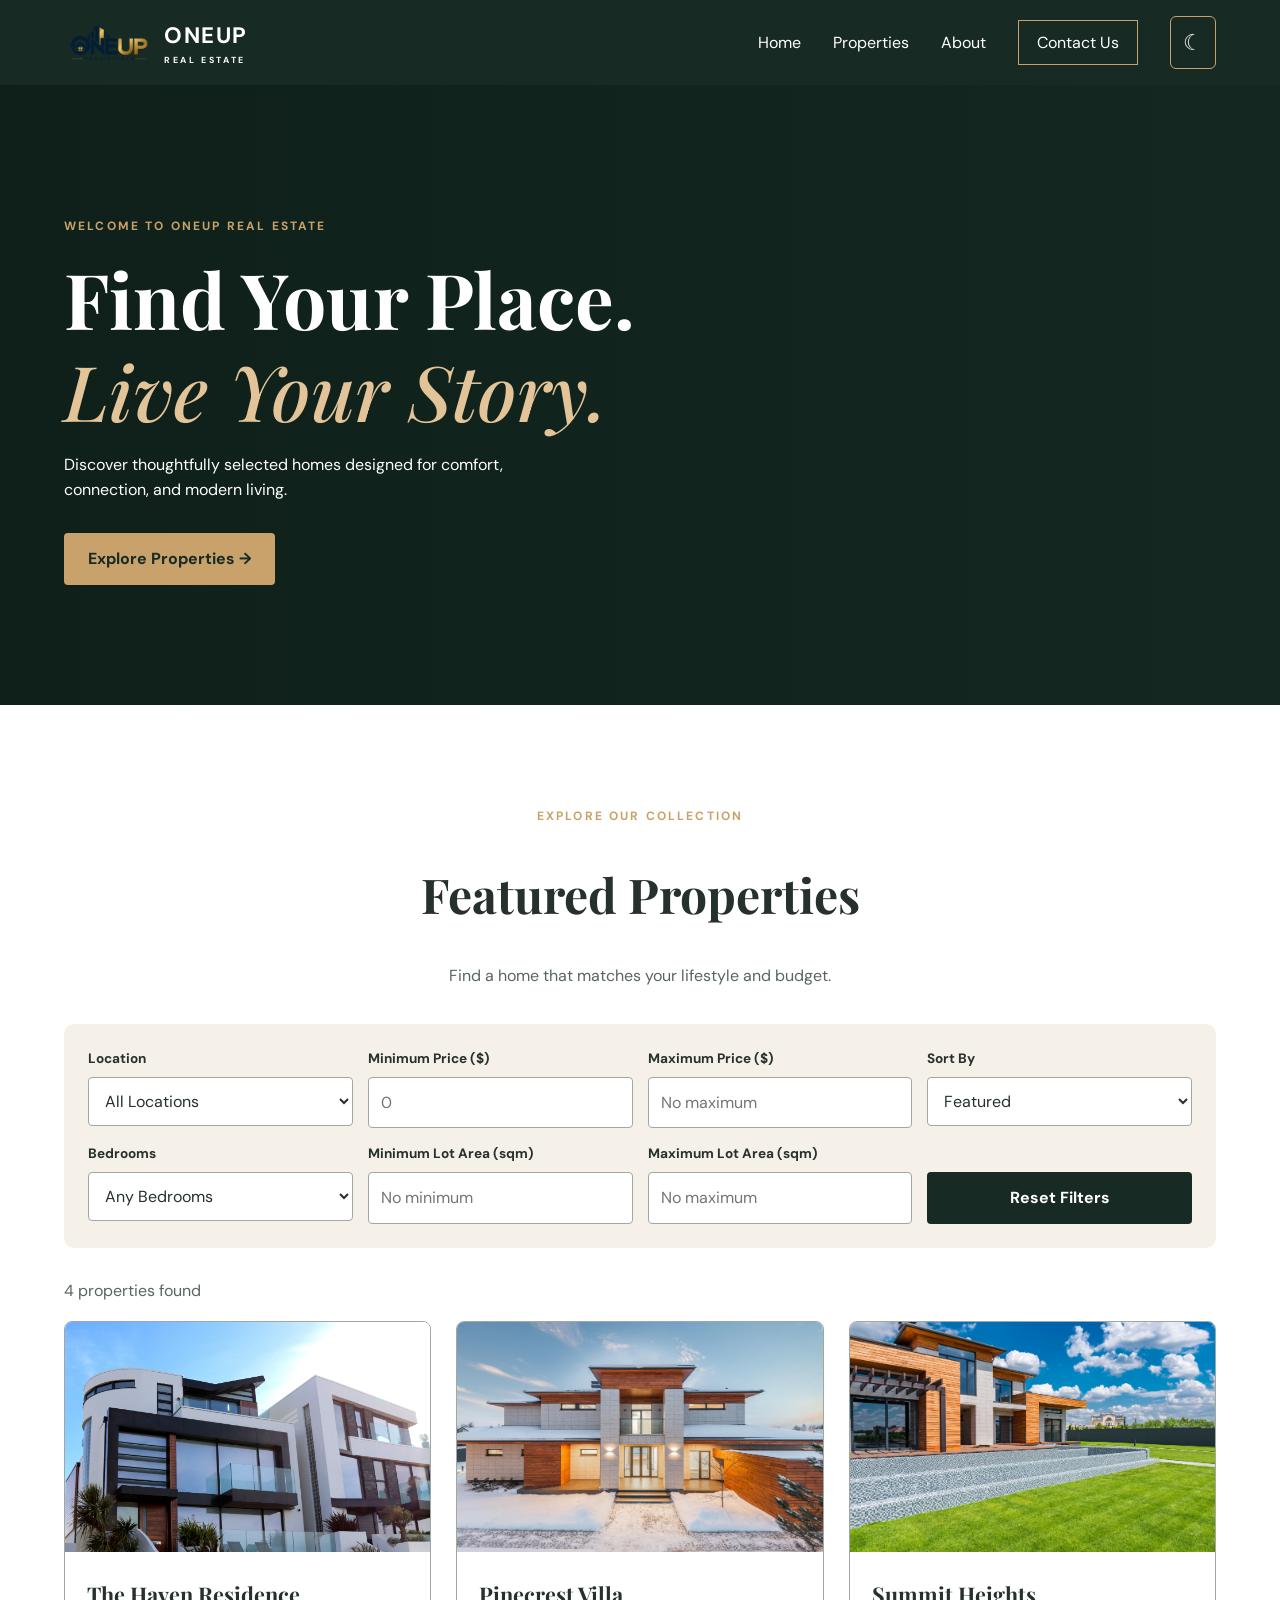
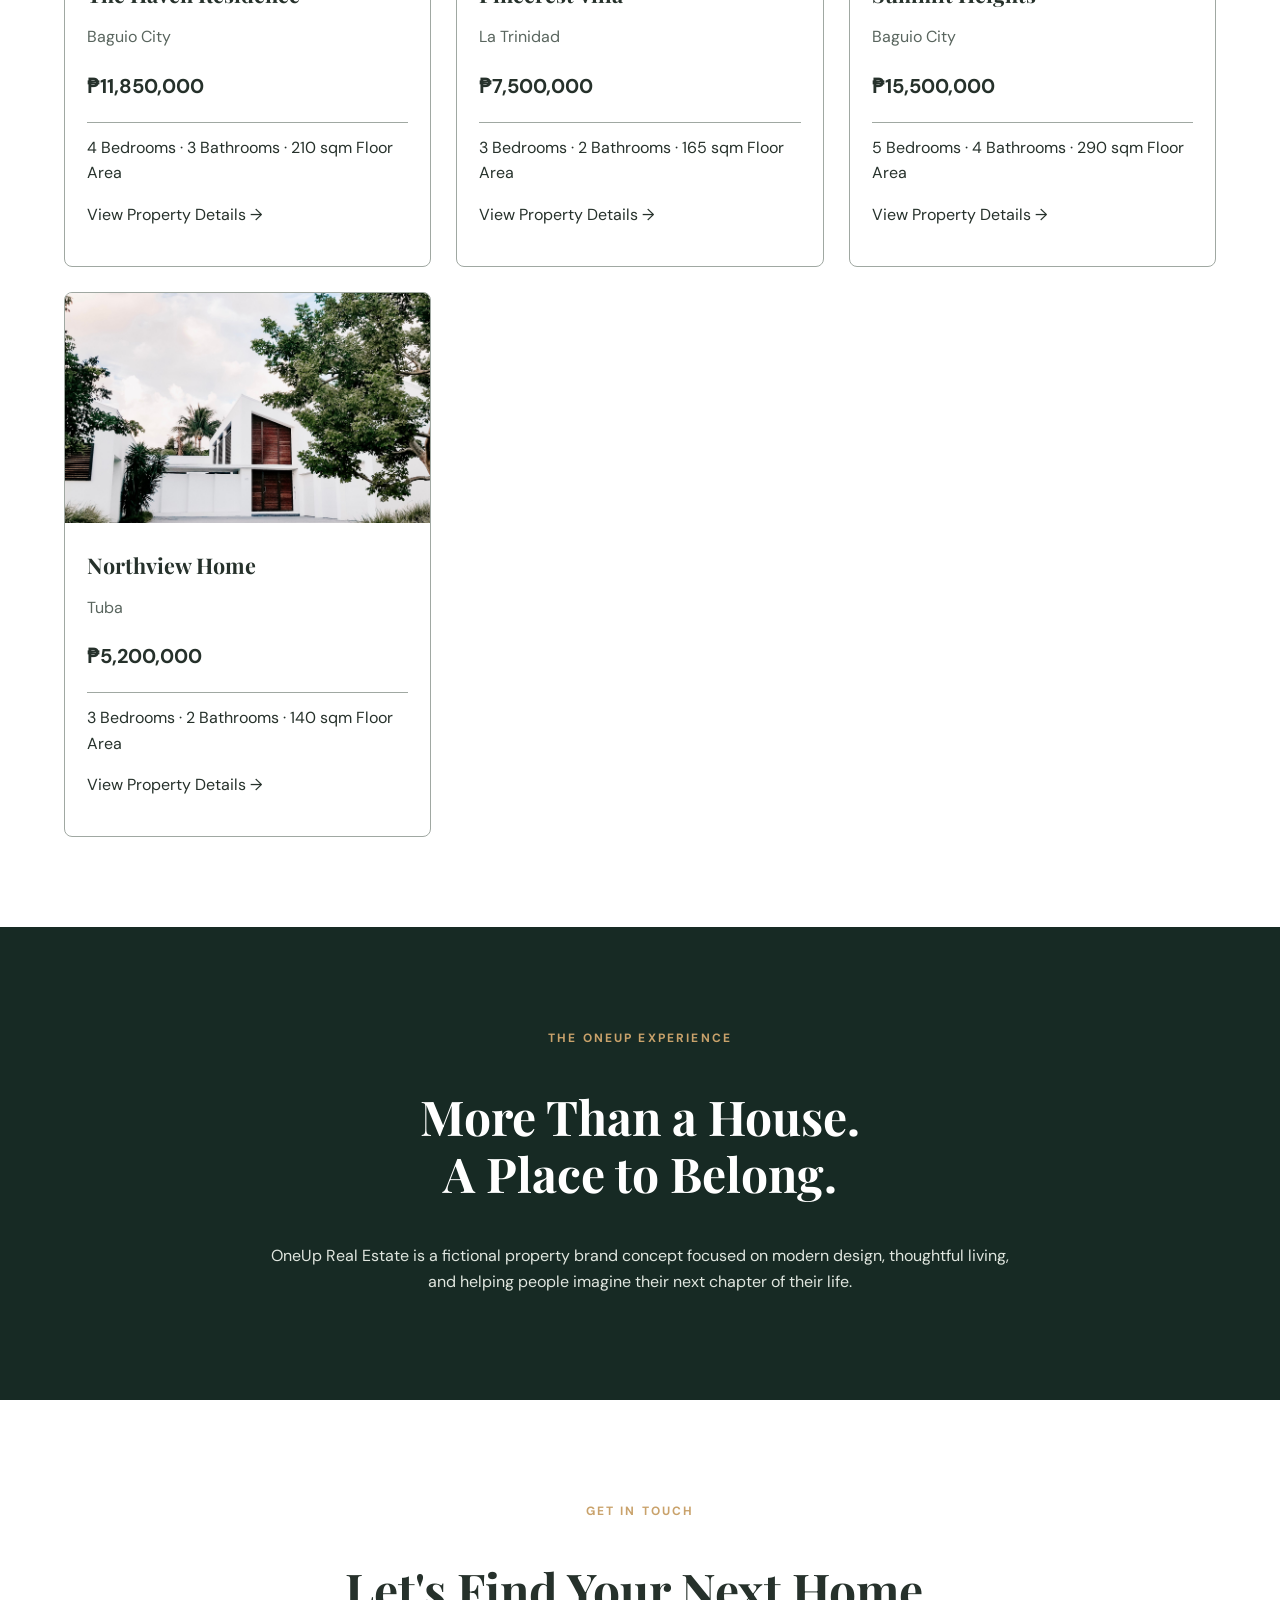
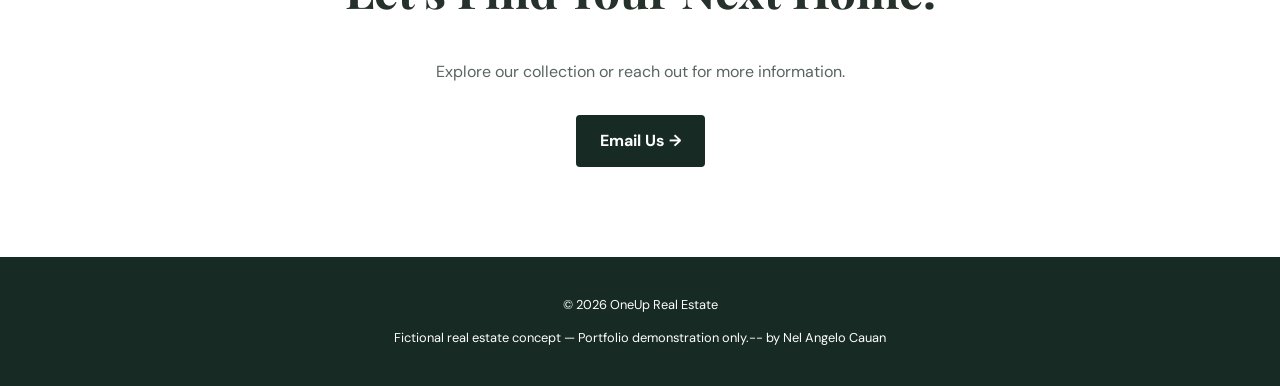
==== index.html @ 89d42d97 "Add files via upload" ====
<!DOCTYPE html>
<html lang="en">
<head>
  <meta charset="UTF-8">
  <meta name="viewport" content="width=device-width, initial-scale=1.0">
  <meta name="description" content="OneUp Real Estate portfolio concept featuring modern homes and property listings.">
  <title>OneUp Real Estate | Find Your Place</title>
  <link rel="stylesheet" href="css/style.css">
  <script src="js/properties.js" defer></script>
  <script src="js/script.js" defer></script>
</head>
<body>
  <a class="skip-link" href="#main">Skip to content</a>

  <header class="site-header">
    <nav class="nav container" aria-label="Main navigation">
      <a class="brand" href="index.html" aria-label="OneUp Real Estate home">
        <img
          src="images/oneuprestate.png"
          alt=""
          class="brand-logo"
        >

        <span class="brand-text">
          ONEUP
          <small>REAL ESTATE</small>
        </span>
      </a>

      <button class="menu-toggle" type="button"
        aria-label="Toggle navigation"
        aria-expanded="false"
        aria-controls="nav-links">☰</button>

      <div class="nav-links" id="nav-links">
        <a href="#home">Home</a>
        <a href="#properties">Properties</a>
        <a href="#about">About</a>
        <a href="#contact" class="nav-contact">Contact Us</a>
        <button
            id="theme-toggle"
            class="theme-toggle"
            type="button"
            aria-label="Switch to dark mode"
            aria-pressed="false">
            ☾
        </button>
      </div>
    </nav>
  </header>

  <main id="main">
    <section class="hero" id="home">
      <div class="hero-content container">
        <p class="eyebrow">WELCOME TO ONEUP REAL ESTATE</p>
        <h1>Find Your Place.<br><em>Live Your Story.</em></h1>
        <p>Discover thoughtfully selected homes designed for
          comfort, connection, and modern living.</p>
        <a href="#properties" class="btn btn-gold">Explore Properties →</a>
      </div>
    </section>

    <section class="listings section container" id="properties">
      <div class="section-heading">
        <p class="eyebrow">EXPLORE OUR COLLECTION</p>
        <h2>Featured Properties</h2>
        <p>Find a home that matches your lifestyle and budget.</p>
      </div>

      <div class="filter-panel">
        <div class="filter-field">
          <label for="location">Location</label>
          <select id="location">
            <option value="">All Locations</option>
          </select>
        </div>

        <div class="filter-field">
          <label for="min-price">Minimum Price ($)</label>
          <input id="min-price" type="number"
            min="0" placeholder="0">
        </div>

        <div class="filter-field">
          <label for="max-price">Maximum Price ($)</label>
          <input id="max-price" type="number"
            min="0" placeholder="No maximum">
        </div>

        <div class="filter-field">
          <label for="sort">Sort By</label>
          <select id="sort">
            <option value="default">Featured</option>
            <option value="low">Price: Low to High</option>
            <option value="high">Price: High to Low</option>
          </select>
        </div>
        
        <div class="filter-field">
            <label for="bedrooms">Bedrooms</label>
                <select id="bedrooms">
                    <option value="">Any Bedrooms</option>
                    <option value="1">1+ Bedrooms</option>
                    <option value="2">2+ Bedrooms</option>
                    <option value="3">3+ Bedrooms</option>
                    <option value="4">4+ Bedrooms</option>
                    <option value="5">5+ Bedrooms</option>
                 </select>
        </div>

    <div class="filter-field">
    <label for="min-lot">Minimum Lot Area (sqm)</label>
    <input id="min-lot" type="number"
        min="0" placeholder="No minimum">
    </div>

    <div class="filter-field">
    <label for="max-lot">Maximum Lot Area (sqm)</label>
    <input id="max-lot" type="number"
        min="0" placeholder="No maximum">
    </div>


        <button id="reset-filters" class="btn btn-dark"
          type="button">Reset Filters</button>
      </div>

      <p id="result-count" class="result-count" role="status"></p>
      <div id="property-grid" class="property-grid"></div>
    </section>

    <section class="about-section section" id="about">
      <div class="container about-content">
        <p class="eyebrow">THE ONEUP EXPERIENCE</p>
        <h2>More Than a House.<br>A Place to Belong.</h2>
        <p>OneUp Real Estate is a fictional property brand
          concept focused on modern design, thoughtful living,
          and helping people imagine their next chapter of their life.</p>
      </div>
    </section>

    <section class="contact-section section container" id="contact">
      <p class="eyebrow">GET IN TOUCH</p>
      <h2>Let's Find Your Next Home.</h2>
      <p>Explore our collection or reach out for more information.</p>
      <a class="btn btn-dark"
        href="mailto:cnelangelo@gmail.com">Email Us →</a>
    </section>
  </main>
  
<!-- PROPERTY DETAILS POP-UP -->

<dialog id="property-modal" class="property-modal"
  aria-labelledby="modal-title">

  <div class="modal-content">

    <button id="close-modal" class="close-modal"
      type="button" aria-label="Close property details">
      ×
    </button>

    <div class="modal-gallery">
      <img id="modal-image" alt="Property photo">
      <div id="modal-thumbnails" class="modal-thumbnails"></div>
    </div>

    <div class="modal-details">
      <p class="eyebrow">FEATURED PROPERTY</p>

      <h2 id="modal-title"></h2>
      <p id="modal-location" class="property-location"></p>
      <h3 id="modal-price" class="property-price"></h3>

      <div id="modal-features" class="modal-features"></div>

      <h3>About This Property</h3>
      <p id="modal-description"></p>

      <h3>Interested in this property?</h3>

      <div class="contact-actions">
        <a id="modal-contact" class="btn btn-dark">
          Email Inquiry
        </a>

        <a id="modal-phone" class="btn btn-outline">
          Call Agent
        </a>

        <a id="modal-whatsapp" class="btn btn-outline"
          target="_blank" rel="noopener noreferrer">
          WhatsApp
        </a>
      </div>
    </div>

  </div>
</dialog>



  <footer class="footer">
    <div class="container">
      <p>© <span id="year"></span> OneUp Real Estate</p>
      <p>Fictional real estate concept — Portfolio demonstration only.-- by Nel Angelo Cauan</p>
    </div>
  </footer>
</body>
</html>
---- css/style.css ----
@import url('https://fonts.googleapis.com/css2?family=DM+Sans:wght@400;500;600;700&family=Playfair+Display:ital,wght@0,500;0,600;1,500&display=swap');

:root {
  --green: #172a24;
  --gold: #c9a26b;
  --ivory: #f5f1e8;
  --white: #ffffff;
  --text: #26312b;
  --muted: #59655e;
}

* { box-sizing: border-box; }

html { scroll-behavior: smooth; }

body {
  margin: 0;
  font-family: 'DM Sans', sans-serif;
  color: var(--text);
  background: var(--white);
  line-height: 1.6;
}

a { color: inherit; text-decoration: none; }
button, input, select { font: inherit; }
button { cursor: pointer; }
img { display: block; width: 100%; }

.container {
  width: min(1160px, 90%);
  margin-inline: auto;
}

.section { padding: 90px 0; }

h1, h2, h3 {
  font-family: 'Playfair Display', serif;
  line-height: 1.2;
}

h2 { font-size: clamp(2rem, 4vw, 3rem); }

.eyebrow {
  font-size: .75rem;
  font-weight: 700;
  letter-spacing: .18em;
  text-transform: uppercase;
  color: var(--gold);
}

.btn {
  display: inline-flex;
  align-items: center;
  justify-content: center;
  padding: 13px 24px;
  border: 0;
  border-radius: 4px;
  font-weight: 700;
  min-height: 46px;
}

.btn-gold { background: var(--gold); color: #172a24; }
.btn-dark { background: var(--green); color: white; }

.btn:hover { filter: brightness(1.12); }

:focus-visible {
  outline: 3px solid #b47725;
  outline-offset: 3px;
}

.skip-link {
  position: absolute;
  top: -100px;
  left: 10px;
  background: white;
  padding: 10px;
  z-index: 100;
}

.skip-link:focus { top: 10px; }

/* Navigation */
.site-header {
  background: var(--green);
  color: white;
}

.nav {
  min-height: 85px;
  display: flex;
  align-items: center;
  justify-content: space-between;
}

.brand {
  display: flex;
  align-items: center;
  gap: 10px;
  font-size: 1.4rem;
  font-weight: 700;
  letter-spacing: .07em;
}

.brand-icon { color: var(--gold); font-size: 2.6rem; }
.brand small { display: block; font-size: .55rem; letter-spacing: .3em; }
.nav-links { display: flex; align-items: center; gap: 32px; }
.nav-links a:hover { color: var(--gold); }
.nav-contact { border: 1px solid var(--gold); padding: 9px 18px; }
.menu-toggle { display: none; }

/* Hero */
.hero {
  min-height: 620px;
  display: flex;
  align-items: center;
  color: white;
  background:
    linear-gradient(90deg, rgba(13,31,24,.90), rgba(13,31,24,.25)),
    url('../images/hero.jpg') center/cover;
  background-color: var(--green);
}

.hero-content { padding-block: 80px; }

.hero h1 {
  font-size: clamp(2.8rem, 6vw, 5.4rem);
  margin: 15px 0;
}

.hero h1 em { color: #e3c398; font-weight: 500; }

.hero-content > p:not(.eyebrow) {
  max-width: 510px;
  margin-bottom: 30px;
}

/* Listings */
.section-heading { text-align: center; margin-bottom: 35px; }

.filter-panel {
  display: grid;
  grid-template-columns: repeat(4, minmax(0, 1fr));
  gap: 15px;
  background: var(--ivory);
  padding: 24px;
  border-radius: 10px;
}

.filter-field { display: flex; flex-direction: column; gap: 7px; }
.filter-field label { font-size: .85rem; font-weight: 700; }

.filter-field input, .filter-field select {
  width: 100%;
  padding: 12px;
  border: 1px solid #aaa;
  border-radius: 4px;
  background: white;
  color: var(--text);
}

.filter-panel .btn { align-self: end; }

.result-count { margin: 30px 0 18px; color: var(--muted); }

.property-grid {
  display: grid;
  grid-template-columns: repeat(3, minmax(0, 1fr));
  gap: 25px;
}

.property-card {
  overflow: hidden;
  border: 1px solid #e1e1dc;
  border-radius: 8px;
  background: white;
}

.property-card img {
  height: 230px;
  object-fit: cover;
}

.property-info { padding: 22px; }
.property-info h3 { font-size: 1.35rem; margin: 8px 0; }
.property-location { color: var(--muted); }
.property-price { font-size: 1.25rem; font-weight: 700; color: #365847; }
.property-features { border-top: 1px solid #eee; padding-top: 12px; }

/* About and contact */
.about-section { background: var(--green); color: white; }
.about-content { max-width: 750px; text-align: center; }
.about-content p:last-child { color: #e0e6df; }
.contact-section { text-align: center; }
.contact-section .btn { margin-top: 15px; }

.footer {
  background: var(--green);
  color: white;
  padding: 25px 0;
  text-align: center;
  font-size: .8rem;
}

/* Tablets */
@media (max-width: 1023px) {
  .property-grid { grid-template-columns: repeat(2, 1fr); }
  .filter-panel { grid-template-columns: repeat(2, 1fr); }
}

/* Mobile */
@media (max-width: 767px) {
  .section { padding: 60px 0; }
  .hero { min-height: 500px; }
  .property-grid, .filter-panel { grid-template-columns: 1fr; }

  .menu-toggle {
    display: block;
    background: none;
    color: white;
    border: 1px solid #aaa;
    border-radius: 4px;
    padding: 7px 14px;
    font-size: 1.3rem;
  }

  .nav-links {
    display: none;
    position: absolute;
    top: 85px;
    left: 0;
    right: 0;
    background: var(--green);
    padding: 25px 5%;
    flex-direction: column;
    align-items: stretch;
    z-index: 10;
  }

  .nav-links.open { display: flex; }
}

@media (prefers-reduced-motion: reduce) {
  html { scroll-behavior: auto; }
}

/* CLICKABLE PROPERTY CARDS */
.property-card {
  cursor: pointer;
  transition: transform .2s ease, box-shadow .2s ease;
}

.property-card:hover {
  transform: translateY(-5px);
  box-shadow: 0 12px 30px rgba(0, 0, 0, .12);
}

.property-card:focus-visible {
  outline: 3px solid var(--gold);
  outline-offset: 4px;
}

/* PROPERTY DETAILS POP-UP */
.property-modal {
  width: min(800px, 92%);
  max-height: 90vh;
  padding: 0;
  border: none;
  border-radius: 12px;
  overflow-y: auto;
  color: var(--text);
  background: white;
  box-shadow: 0 20px 70px rgba(0, 0, 0, .25);
}

.property-modal::backdrop {
  background: rgba(10, 24, 19, .75);
}

.modal-content {
  position: relative;
}

.modal-content > img {
  width: 100%;
  height: 340px;
  object-fit: cover;
}

.modal-details {
  padding: 30px;
}

.modal-details h2 {
  margin: 10px 0;
}

.modal-details .property-price {
  font-size: 1.6rem;
}

.modal-details .btn {
  margin-top: 15px;
}

.close-modal {
  position: absolute;
  top: 15px;
  right: 15px;
  z-index: 2;
  width: 42px;
  height: 42px;
  border: none;
  border-radius: 50%;
  background: white;
  color: var(--green);
  font-size: 1.8rem;
  line-height: 1;
  cursor: pointer;
}

@media (max-width: 767px) {
  .modal-content > img {
    height: 230px;
  }

  .modal-details {
    padding: 22px;
  }
}

@media (prefers-reduced-motion: reduce) {
  .property-card {
    transition: none;
  }
}

/* ==========================================
   ONEUP REAL ESTATE - DARK MODE
========================================== */

/* Light mode */
:root {
  --page-bg: #ffffff;
  --card-bg: #ffffff;
  --section-bg: #f5f1e8;
  --main-text: #26312b;
  --secondary-text: #59655e;
  --field-bg: #ffffff;
  --field-border: #a0a8a2;
}

/* Dark mode */
html[data-theme="dark"] {
  --page-bg: #111c18;
  --card-bg: #1d2d26;
  --section-bg: #24382e;
  --main-text: #f5f1e8;
  --secondary-text: #c5d0c8;
  --field-bg: #172820;
  --field-border: #687b6e;
  color-scheme: dark;
}

/* General background and text */
body {
  background: var(--page-bg);
  color: var(--main-text);
}

.section-heading,
.contact-section {
  color: var(--main-text);
}

.section-heading > p:not(.eyebrow),
.contact-section > p:not(.eyebrow) {
  color: var(--secondary-text);
}

/* Search filters */
.filter-panel {
  background: var(--section-bg);
  color: var(--main-text);
}

.filter-field input,
.filter-field select {
  background: var(--field-bg);
  color: var(--main-text);
  border-color: var(--field-border);
}

/* Property cards */
.property-card {
  background: var(--card-bg);
  color: var(--main-text);
  border-color: var(--field-border);
}

.property-location,
.result-count {
  color: var(--secondary-text);
}

.property-price {
  color: var(--main-text);
}

.property-features {
  border-top-color: var(--field-border);
}

/* Property details pop-up */
.property-modal {
  background: var(--card-bg);
  color: var(--main-text);
}

.modal-feature {
  background: var(--section-bg);
  color: var(--main-text);
}

.close-modal {
  background: var(--section-bg);
  color: var(--main-text);
}

.btn-outline {
  background: transparent;
  color: var(--main-text);
  border-color: var(--field-border);
}

/* Theme toggle */
.theme-toggle {
  min-width: 44px;
  min-height: 44px;
  padding: 8px 12px;
  border: 1px solid var(--gold);
  border-radius: 6px;
  background: transparent;
  color: #f5f1e8;
  font-size: 1.4rem;
  cursor: pointer;
}

.theme-toggle:hover {
  background: rgba(201, 162, 107, .18);
}

.theme-toggle:focus-visible {
  outline: 3px solid var(--gold);
  outline-offset: 3px;
}

/* Dark mode button contrast */
html[data-theme="dark"] .btn-dark {
  background: var(--gold);
  color: #172a24;
}

html[data-theme="dark"] .property-card:hover {
  box-shadow: 0 12px 30px rgba(0, 0, 0, .35);
}

/* Mobile */
@media (max-width: 767px) {
  .theme-toggle {
    width: 100%;
  }
}
.brand-logo {
  width: 90px;
  height: auto;
  display: block;
  object-fit: contain;
}

/* Mobile */
@media (max-width: 768px) {
  .brand-logo {
    width: 75px;
  }
}
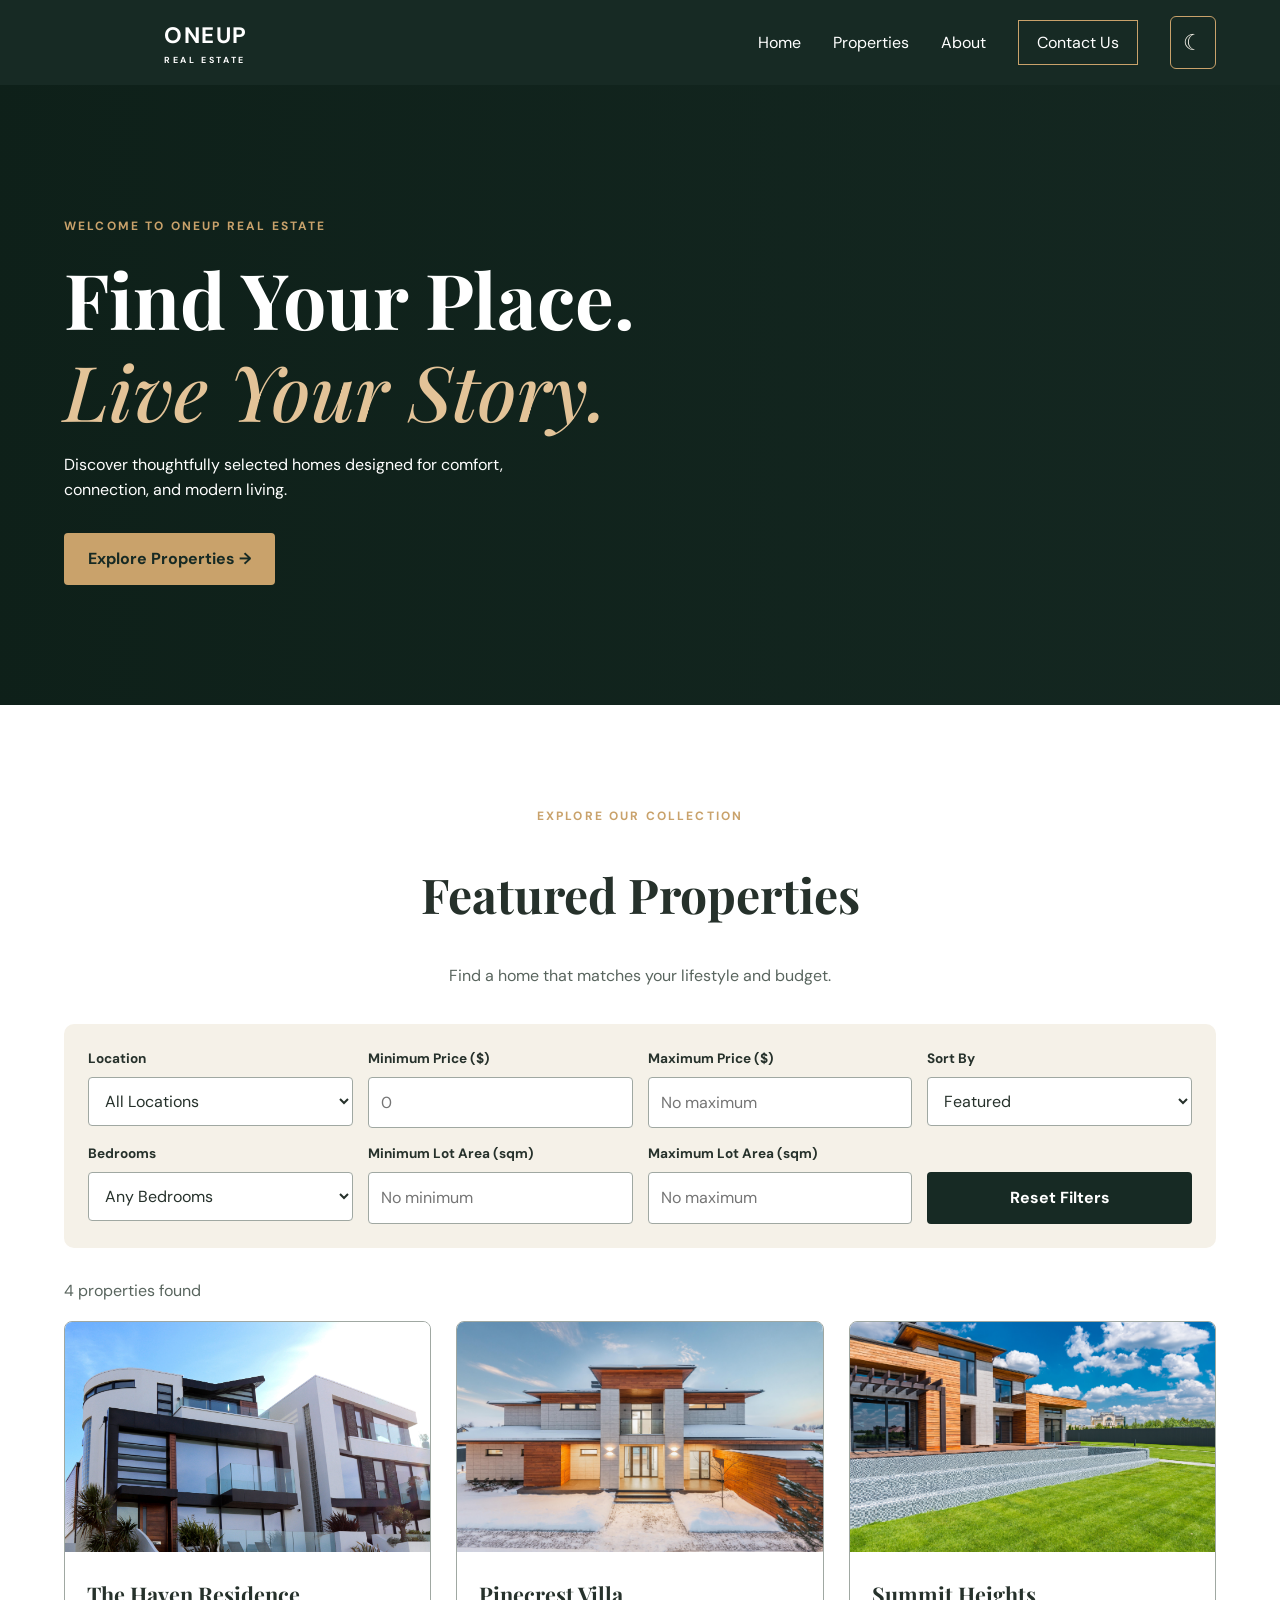
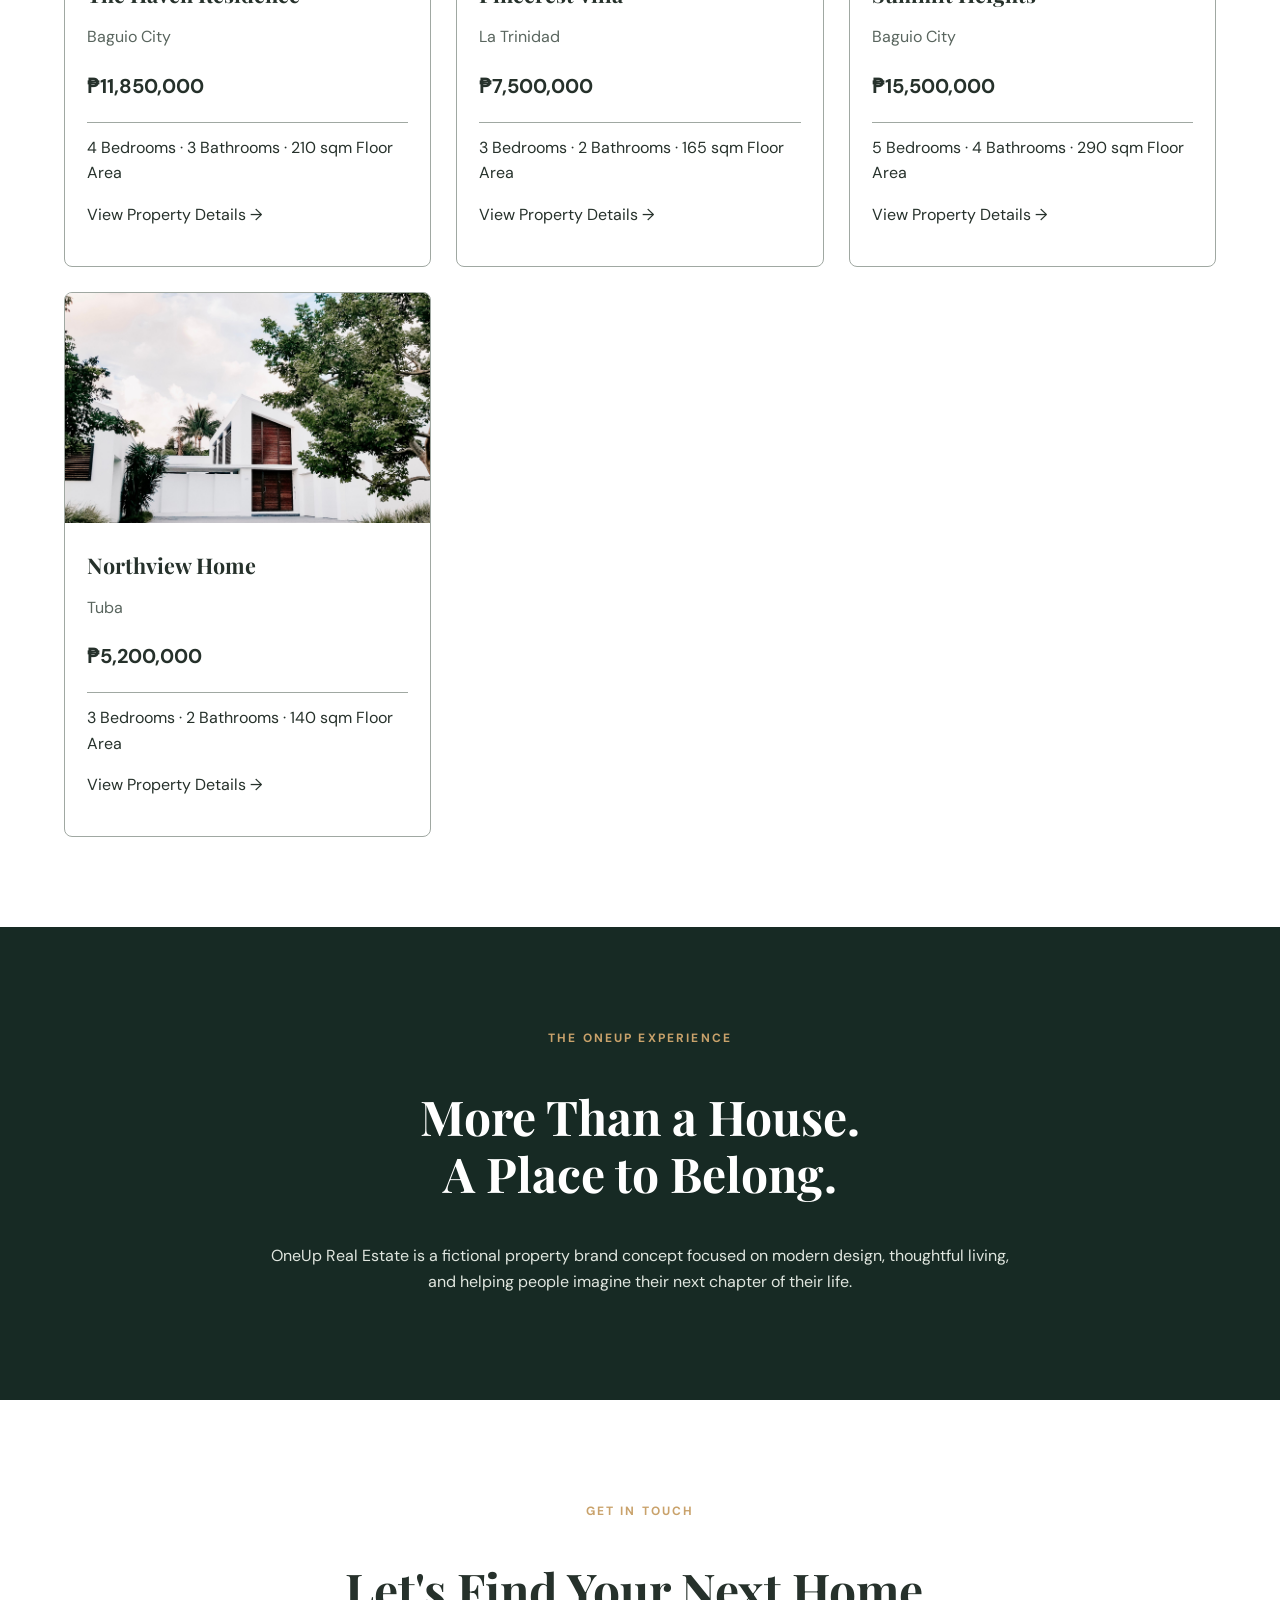
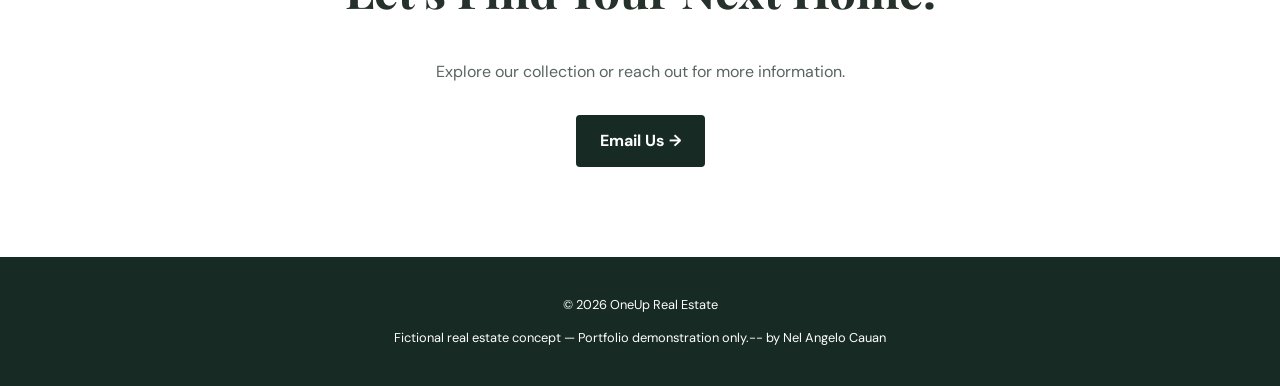
==== commit 872af7a6: "Add files via upload" ====
--- a/index.html
+++ b/index.html
@@ -1,211 +1,16 @@
-
 <!DOCTYPE html>
 <html lang="en">
 <head>
   <meta charset="UTF-8">
   <meta name="viewport" content="width=device-width, initial-scale=1.0">
-  <meta name="description" content="OneUp Real Estate portfolio concept featuring modern homes and property listings.">
-  <title>OneUp Real Estate | Find Your Place</title>
-  <link rel="stylesheet" href="css/style.css">
-  <script src="js/properties.js" defer></script>
-  <script src="js/script.js" defer></script>
+  <meta http-equiv="refresh" content="0; url=./oneup/">
+  <title>OneUp Real Estate</title>
+  <link rel="canonical" href="./oneup/">
 </head>
 <body>
-  <a class="skip-link" href="#main">Skip to content</a>
-
-  <header class="site-header">
-    <nav class="nav container" aria-label="Main navigation">
-      <a class="brand" href="index.html" aria-label="OneUp Real Estate home">
-        <img
-          src="images/oneuprestate.png"
-          alt=""
-          class="brand-logo"
-        >
-
-        <span class="brand-text">
-          ONEUP
-          <small>REAL ESTATE</small>
-        </span>
-      </a>
-
-      <button class="menu-toggle" type="button"
-        aria-label="Toggle navigation"
-        aria-expanded="false"
-        aria-controls="nav-links">☰</button>
-
-      <div class="nav-links" id="nav-links">
-        <a href="#home">Home</a>
-        <a href="#properties">Properties</a>
-        <a href="#about">About</a>
-        <a href="#contact" class="nav-contact">Contact Us</a>
-        <button
-            id="theme-toggle"
-            class="theme-toggle"
-            type="button"
-            aria-label="Switch to dark mode"
-            aria-pressed="false">
-            ☾
-        </button>
-      </div>
-    </nav>
-  </header>
-
-  <main id="main">
-    <section class="hero" id="home">
-      <div class="hero-content container">
-        <p class="eyebrow">WELCOME TO ONEUP REAL ESTATE</p>
-        <h1>Find Your Place.<br><em>Live Your Story.</em></h1>
-        <p>Discover thoughtfully selected homes designed for
-          comfort, connection, and modern living.</p>
-        <a href="#properties" class="btn btn-gold">Explore Properties →</a>
-      </div>
-    </section>
-
-    <section class="listings section container" id="properties">
-      <div class="section-heading">
-        <p class="eyebrow">EXPLORE OUR COLLECTION</p>
-        <h2>Featured Properties</h2>
-        <p>Find a home that matches your lifestyle and budget.</p>
-      </div>
-
-      <div class="filter-panel">
-        <div class="filter-field">
-          <label for="location">Location</label>
-          <select id="location">
-            <option value="">All Locations</option>
-          </select>
-        </div>
-
-        <div class="filter-field">
-          <label for="min-price">Minimum Price ($)</label>
-          <input id="min-price" type="number"
-            min="0" placeholder="0">
-        </div>
-
-        <div class="filter-field">
-          <label for="max-price">Maximum Price ($)</label>
-          <input id="max-price" type="number"
-            min="0" placeholder="No maximum">
-        </div>
-
-        <div class="filter-field">
-          <label for="sort">Sort By</label>
-          <select id="sort">
-            <option value="default">Featured</option>
-            <option value="low">Price: Low to High</option>
-            <option value="high">Price: High to Low</option>
-          </select>
-        </div>
-        
-        <div class="filter-field">
-            <label for="bedrooms">Bedrooms</label>
-                <select id="bedrooms">
-                    <option value="">Any Bedrooms</option>
-                    <option value="1">1+ Bedrooms</option>
-                    <option value="2">2+ Bedrooms</option>
-                    <option value="3">3+ Bedrooms</option>
-                    <option value="4">4+ Bedrooms</option>
-                    <option value="5">5+ Bedrooms</option>
-                 </select>
-        </div>
-
-    <div class="filter-field">
-    <label for="min-lot">Minimum Lot Area (sqm)</label>
-    <input id="min-lot" type="number"
-        min="0" placeholder="No minimum">
-    </div>
-
-    <div class="filter-field">
-    <label for="max-lot">Maximum Lot Area (sqm)</label>
-    <input id="max-lot" type="number"
-        min="0" placeholder="No maximum">
-    </div>
-
-
-        <button id="reset-filters" class="btn btn-dark"
-          type="button">Reset Filters</button>
-      </div>
-
-      <p id="result-count" class="result-count" role="status"></p>
-      <div id="property-grid" class="property-grid"></div>
-    </section>
-
-    <section class="about-section section" id="about">
-      <div class="container about-content">
-        <p class="eyebrow">THE ONEUP EXPERIENCE</p>
-        <h2>More Than a House.<br>A Place to Belong.</h2>
-        <p>OneUp Real Estate is a fictional property brand
-          concept focused on modern design, thoughtful living,
-          and helping people imagine their next chapter of their life.</p>
-      </div>
-    </section>
-
-    <section class="contact-section section container" id="contact">
-      <p class="eyebrow">GET IN TOUCH</p>
-      <h2>Let's Find Your Next Home.</h2>
-      <p>Explore our collection or reach out for more information.</p>
-      <a class="btn btn-dark"
-        href="mailto:cnelangelo@gmail.com">Email Us →</a>
-    </section>
-  </main>
-  
-<!-- PROPERTY DETAILS POP-UP -->
-
-<dialog id="property-modal" class="property-modal"
-  aria-labelledby="modal-title">
-
-  <div class="modal-content">
-
-    <button id="close-modal" class="close-modal"
-      type="button" aria-label="Close property details">
-      ×
-    </button>
-
-    <div class="modal-gallery">
-      <img id="modal-image" alt="Property photo">
-      <div id="modal-thumbnails" class="modal-thumbnails"></div>
-    </div>
-
-    <div class="modal-details">
-      <p class="eyebrow">FEATURED PROPERTY</p>
-
-      <h2 id="modal-title"></h2>
-      <p id="modal-location" class="property-location"></p>
-      <h3 id="modal-price" class="property-price"></h3>
-
-      <div id="modal-features" class="modal-features"></div>
-
-      <h3>About This Property</h3>
-      <p id="modal-description"></p>
-
-      <h3>Interested in this property?</h3>
-
-      <div class="contact-actions">
-        <a id="modal-contact" class="btn btn-dark">
-          Email Inquiry
-        </a>
-
-        <a id="modal-phone" class="btn btn-outline">
-          Call Agent
-        </a>
-
-        <a id="modal-whatsapp" class="btn btn-outline"
-          target="_blank" rel="noopener noreferrer">
-          WhatsApp
-        </a>
-      </div>
-    </div>
-
-  </div>
-</dialog>
-
-
-
-  <footer class="footer">
-    <div class="container">
-      <p>© <span id="year"></span> OneUp Real Estate</p>
-      <p>Fictional real estate concept — Portfolio demonstration only.-- by Nel Angelo Cauan</p>
-    </div>
-  </footer>
+  <p>
+    Redirecting to
+    <a href="./oneup/">OneUp Real Estate</a>...
+  </p>
 </body>
-</html>
+</html>
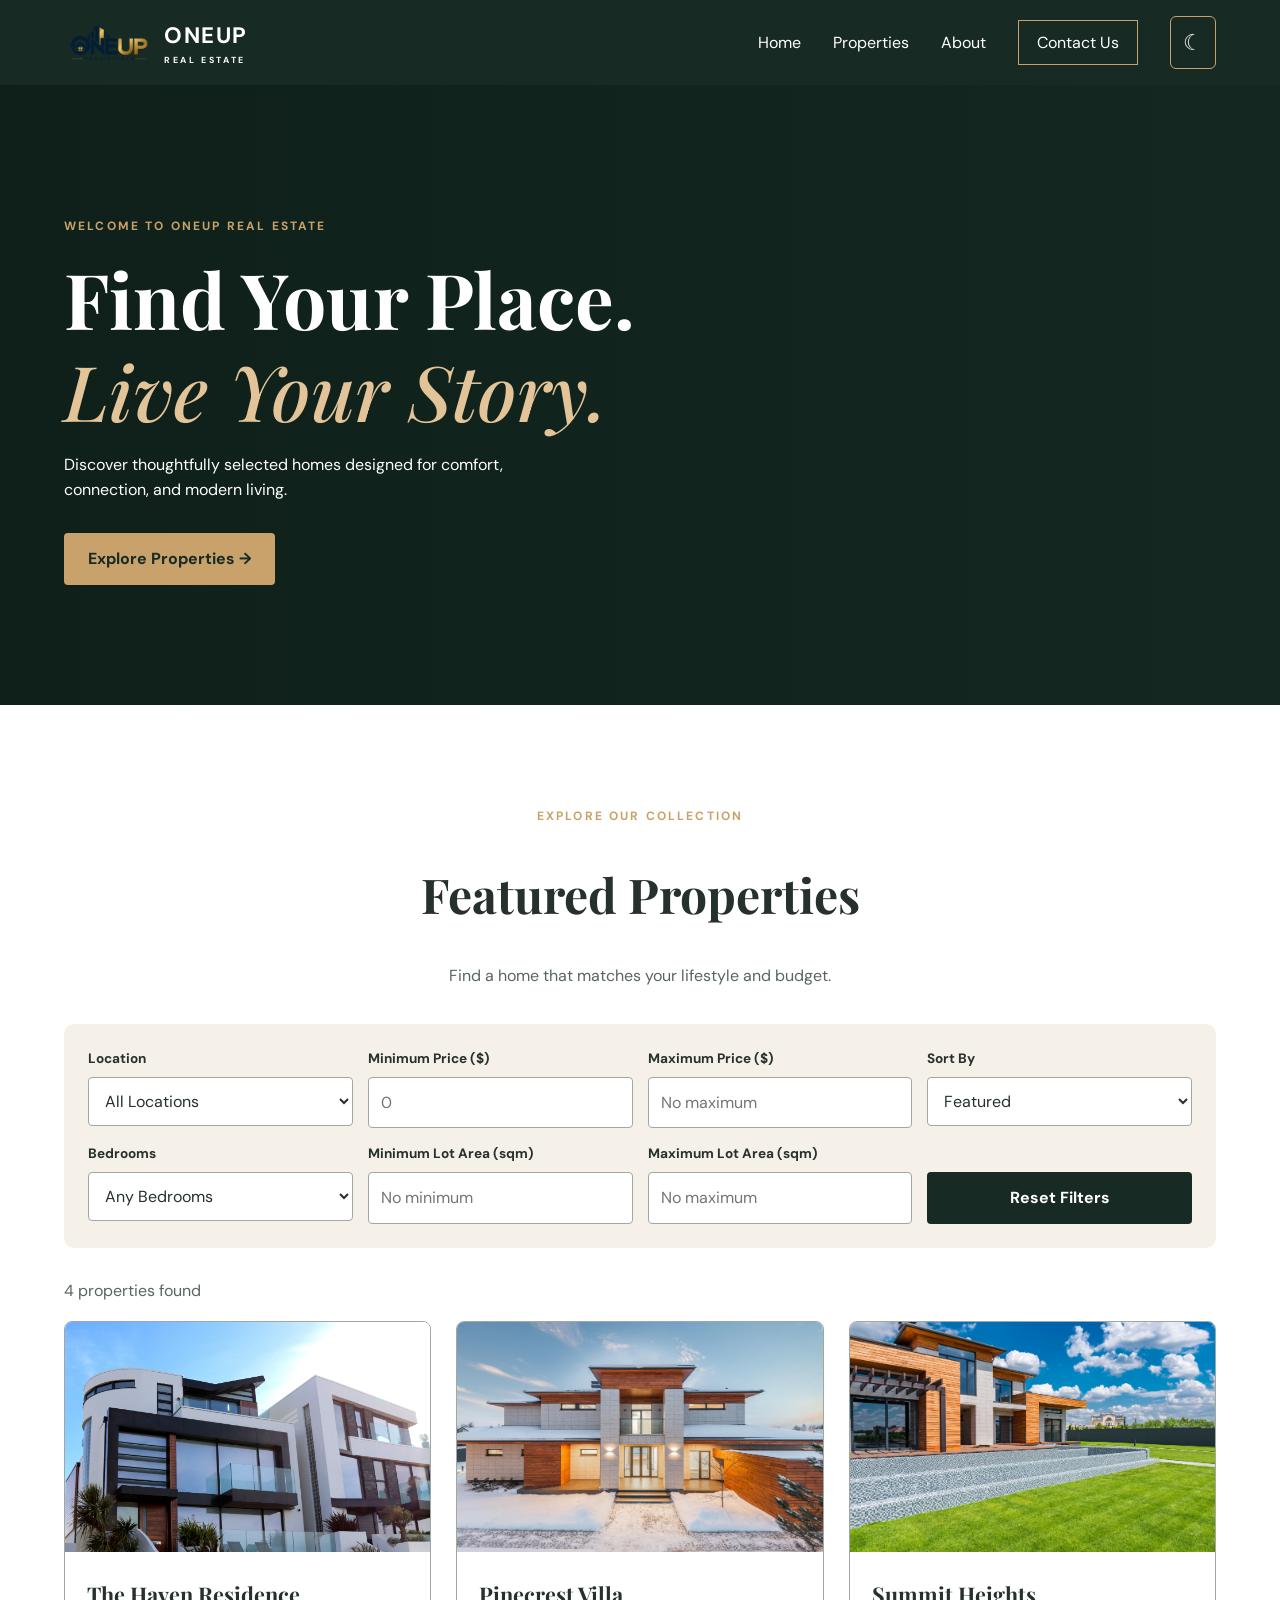
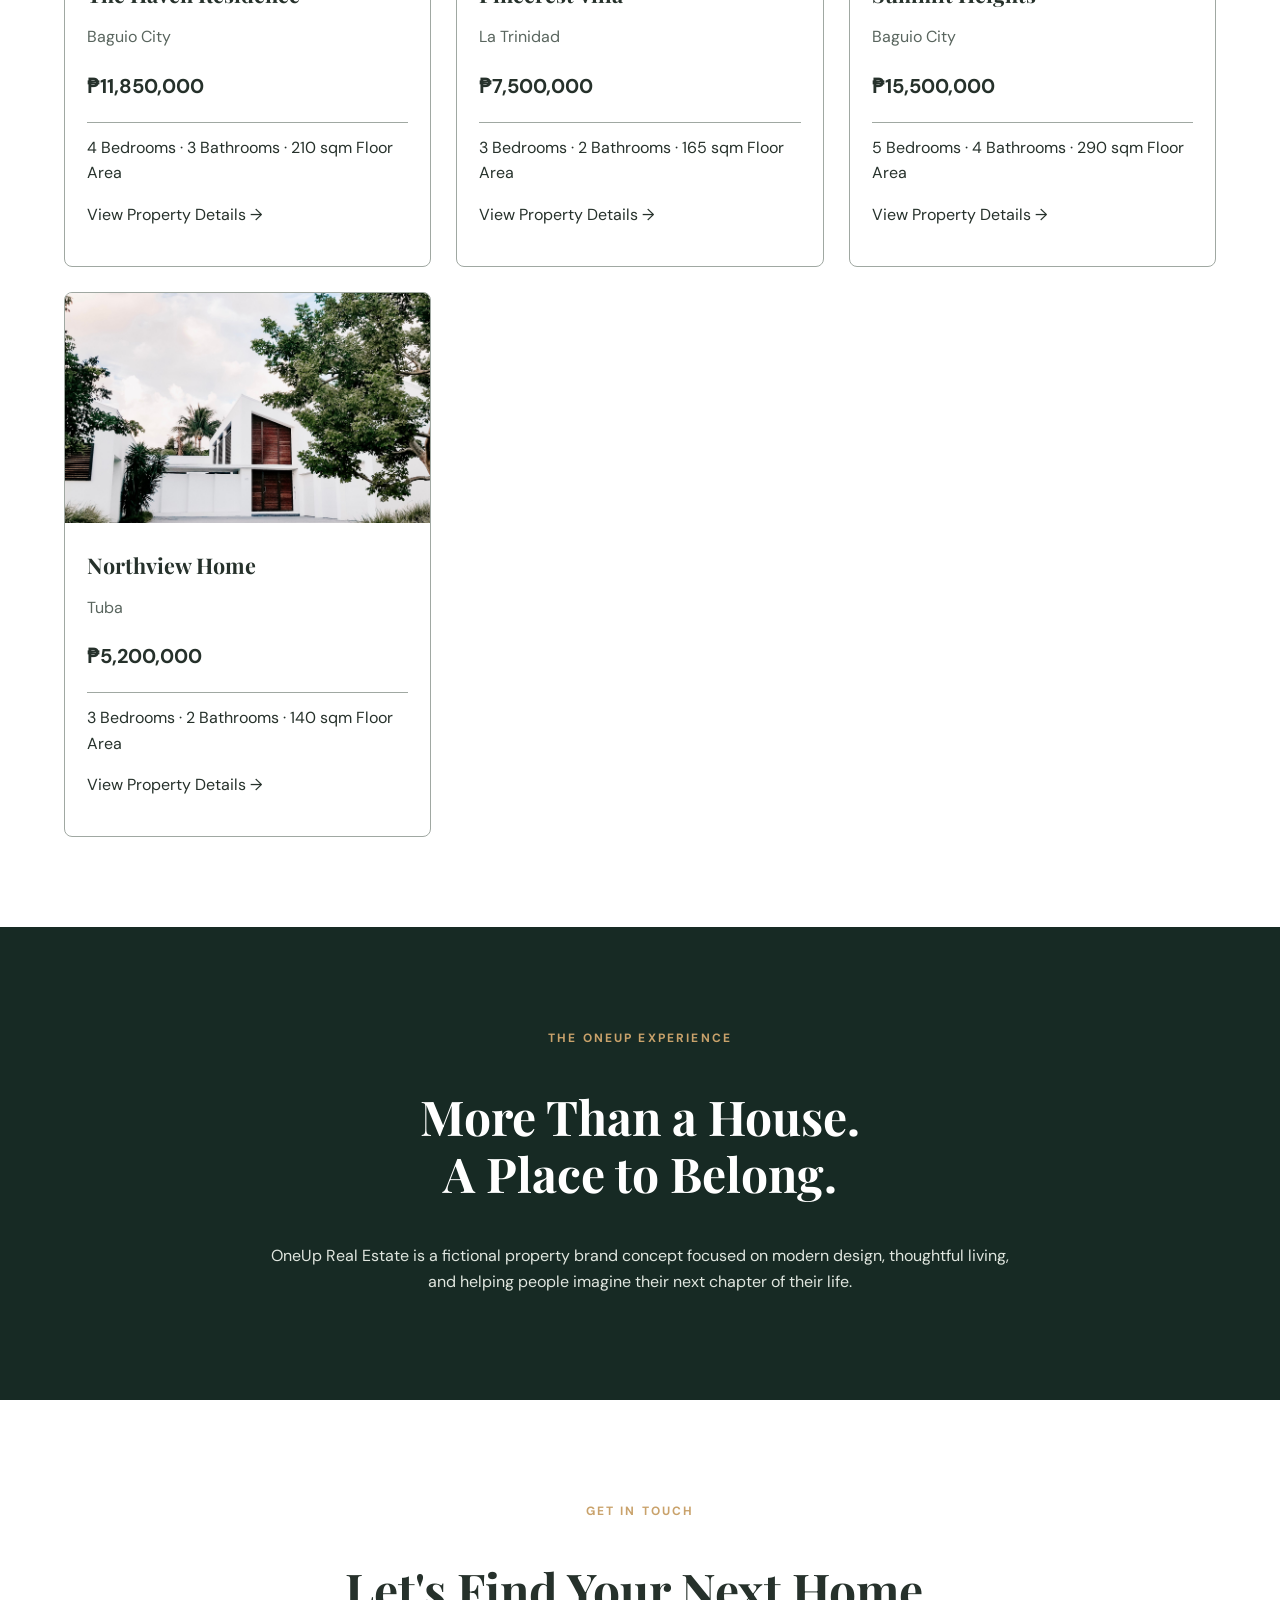
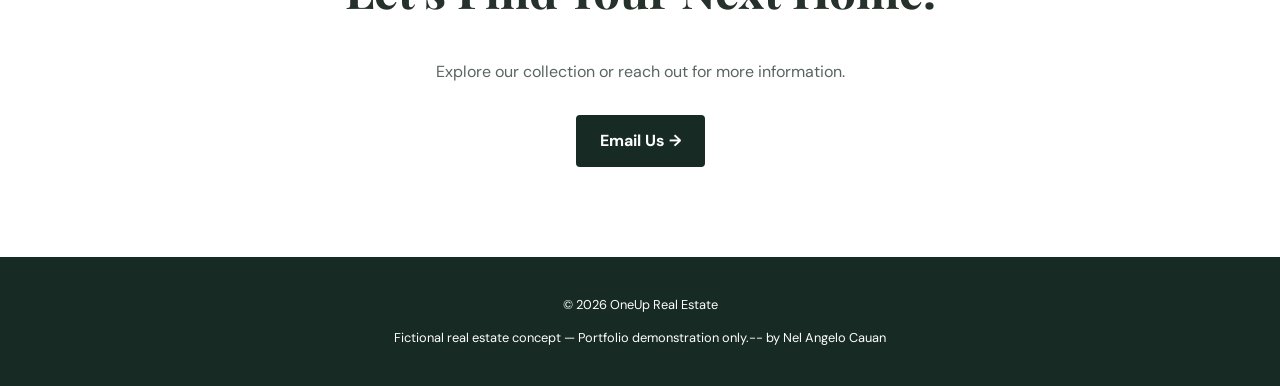
==== commit 007aea6e: "Add files via upload" ====
--- a/index.html
+++ b/index.html
@@ -1,16 +1,211 @@
+
 <!DOCTYPE html>
 <html lang="en">
 <head>
   <meta charset="UTF-8">
   <meta name="viewport" content="width=device-width, initial-scale=1.0">
-  <meta http-equiv="refresh" content="0; url=./oneup/">
-  <title>OneUp Real Estate</title>
-  <link rel="canonical" href="./oneup/">
+  <meta name="description" content="OneUp Real Estate portfolio concept featuring modern homes and property listings.">
+  <title>OneUp Real Estate | Find Your Place</title>
+  <link rel="stylesheet" href="css/style.css">
+  <script src="js/properties.js" defer></script>
+  <script src="js/script.js" defer></script>
 </head>
 <body>
-  <p>
-    Redirecting to
-    <a href="./oneup/">OneUp Real Estate</a>...
-  </p>
+  <a class="skip-link" href="#main">Skip to content</a>
+
+  <header class="site-header">
+    <nav class="nav container" aria-label="Main navigation">
+      <a class="brand" href="index.html" aria-label="OneUp Real Estate home">
+        <img
+          src="images/oneuprestate.png"
+          alt=""
+          class="brand-logo"
+        >
+
+        <span class="brand-text">
+          ONEUP
+          <small>REAL ESTATE</small>
+        </span>
+      </a>
+
+      <button class="menu-toggle" type="button"
+        aria-label="Toggle navigation"
+        aria-expanded="false"
+        aria-controls="nav-links">☰</button>
+
+      <div class="nav-links" id="nav-links">
+        <a href="#home">Home</a>
+        <a href="#properties">Properties</a>
+        <a href="#about">About</a>
+        <a href="#contact" class="nav-contact">Contact Us</a>
+        <button
+            id="theme-toggle"
+            class="theme-toggle"
+            type="button"
+            aria-label="Switch to dark mode"
+            aria-pressed="false">
+            ☾
+        </button>
+      </div>
+    </nav>
+  </header>
+
+  <main id="main">
+    <section class="hero" id="home">
+      <div class="hero-content container">
+        <p class="eyebrow">WELCOME TO ONEUP REAL ESTATE</p>
+        <h1>Find Your Place.<br><em>Live Your Story.</em></h1>
+        <p>Discover thoughtfully selected homes designed for
+          comfort, connection, and modern living.</p>
+        <a href="#properties" class="btn btn-gold">Explore Properties →</a>
+      </div>
+    </section>
+
+    <section class="listings section container" id="properties">
+      <div class="section-heading">
+        <p class="eyebrow">EXPLORE OUR COLLECTION</p>
+        <h2>Featured Properties</h2>
+        <p>Find a home that matches your lifestyle and budget.</p>
+      </div>
+
+      <div class="filter-panel">
+        <div class="filter-field">
+          <label for="location">Location</label>
+          <select id="location">
+            <option value="">All Locations</option>
+          </select>
+        </div>
+
+        <div class="filter-field">
+          <label for="min-price">Minimum Price ($)</label>
+          <input id="min-price" type="number"
+            min="0" placeholder="0">
+        </div>
+
+        <div class="filter-field">
+          <label for="max-price">Maximum Price ($)</label>
+          <input id="max-price" type="number"
+            min="0" placeholder="No maximum">
+        </div>
+
+        <div class="filter-field">
+          <label for="sort">Sort By</label>
+          <select id="sort">
+            <option value="default">Featured</option>
+            <option value="low">Price: Low to High</option>
+            <option value="high">Price: High to Low</option>
+          </select>
+        </div>
+        
+        <div class="filter-field">
+            <label for="bedrooms">Bedrooms</label>
+                <select id="bedrooms">
+                    <option value="">Any Bedrooms</option>
+                    <option value="1">1+ Bedrooms</option>
+                    <option value="2">2+ Bedrooms</option>
+                    <option value="3">3+ Bedrooms</option>
+                    <option value="4">4+ Bedrooms</option>
+                    <option value="5">5+ Bedrooms</option>
+                 </select>
+        </div>
+
+    <div class="filter-field">
+    <label for="min-lot">Minimum Lot Area (sqm)</label>
+    <input id="min-lot" type="number"
+        min="0" placeholder="No minimum">
+    </div>
+
+    <div class="filter-field">
+    <label for="max-lot">Maximum Lot Area (sqm)</label>
+    <input id="max-lot" type="number"
+        min="0" placeholder="No maximum">
+    </div>
+
+
+        <button id="reset-filters" class="btn btn-dark"
+          type="button">Reset Filters</button>
+      </div>
+
+      <p id="result-count" class="result-count" role="status"></p>
+      <div id="property-grid" class="property-grid"></div>
+    </section>
+
+    <section class="about-section section" id="about">
+      <div class="container about-content">
+        <p class="eyebrow">THE ONEUP EXPERIENCE</p>
+        <h2>More Than a House.<br>A Place to Belong.</h2>
+        <p>OneUp Real Estate is a fictional property brand
+          concept focused on modern design, thoughtful living,
+          and helping people imagine their next chapter of their life.</p>
+      </div>
+    </section>
+
+    <section class="contact-section section container" id="contact">
+      <p class="eyebrow">GET IN TOUCH</p>
+      <h2>Let's Find Your Next Home.</h2>
+      <p>Explore our collection or reach out for more information.</p>
+      <a class="btn btn-dark"
+        href="mailto:cnelangelo@gmail.com">Email Us →</a>
+    </section>
+  </main>
+  
+<!-- PROPERTY DETAILS POP-UP -->
+
+<dialog id="property-modal" class="property-modal"
+  aria-labelledby="modal-title">
+
+  <div class="modal-content">
+
+    <button id="close-modal" class="close-modal"
+      type="button" aria-label="Close property details">
+      ×
+    </button>
+
+    <div class="modal-gallery">
+      <img id="modal-image" alt="Property photo">
+      <div id="modal-thumbnails" class="modal-thumbnails"></div>
+    </div>
+
+    <div class="modal-details">
+      <p class="eyebrow">FEATURED PROPERTY</p>
+
+      <h2 id="modal-title"></h2>
+      <p id="modal-location" class="property-location"></p>
+      <h3 id="modal-price" class="property-price"></h3>
+
+      <div id="modal-features" class="modal-features"></div>
+
+      <h3>About This Property</h3>
+      <p id="modal-description"></p>
+
+      <h3>Interested in this property?</h3>
+
+      <div class="contact-actions">
+        <a id="modal-contact" class="btn btn-dark">
+          Email Inquiry
+        </a>
+
+        <a id="modal-phone" class="btn btn-outline">
+          Call Agent
+        </a>
+
+        <a id="modal-whatsapp" class="btn btn-outline"
+          target="_blank" rel="noopener noreferrer">
+          WhatsApp
+        </a>
+      </div>
+    </div>
+
+  </div>
+</dialog>
+
+
+
+  <footer class="footer">
+    <div class="container">
+      <p>© <span id="year"></span> OneUp Real Estate</p>
+      <p>Fictional real estate concept — Portfolio demonstration only.-- by Nel Angelo Cauan</p>
+    </div>
+  </footer>
 </body>
-</html>+</html>
--- a/css/style.css
+++ b/css/style.css
@@ -0,0 +1,487 @@
+
+@import url('https://fonts.googleapis.com/css2?family=DM+Sans:wght@400;500;600;700&family=Playfair+Display:ital,wght@0,500;0,600;1,500&display=swap');
+
+:root {
+  --green: #172a24;
+  --gold: #c9a26b;
+  --ivory: #f5f1e8;
+  --white: #ffffff;
+  --text: #26312b;
+  --muted: #59655e;
+}
+
+* { box-sizing: border-box; }
+
+html { scroll-behavior: smooth; }
+
+body {
+  margin: 0;
+  font-family: 'DM Sans', sans-serif;
+  color: var(--text);
+  background: var(--white);
+  line-height: 1.6;
+}
+
+a { color: inherit; text-decoration: none; }
+button, input, select { font: inherit; }
+button { cursor: pointer; }
+img { display: block; width: 100%; }
+
+.container {
+  width: min(1160px, 90%);
+  margin-inline: auto;
+}
+
+.section { padding: 90px 0; }
+
+h1, h2, h3 {
+  font-family: 'Playfair Display', serif;
+  line-height: 1.2;
+}
+
+h2 { font-size: clamp(2rem, 4vw, 3rem); }
+
+.eyebrow {
+  font-size: .75rem;
+  font-weight: 700;
+  letter-spacing: .18em;
+  text-transform: uppercase;
+  color: var(--gold);
+}
+
+.btn {
+  display: inline-flex;
+  align-items: center;
+  justify-content: center;
+  padding: 13px 24px;
+  border: 0;
+  border-radius: 4px;
+  font-weight: 700;
+  min-height: 46px;
+}
+
+.btn-gold { background: var(--gold); color: #172a24; }
+.btn-dark { background: var(--green); color: white; }
+
+.btn:hover { filter: brightness(1.12); }
+
+:focus-visible {
+  outline: 3px solid #b47725;
+  outline-offset: 3px;
+}
+
+.skip-link {
+  position: absolute;
+  top: -100px;
+  left: 10px;
+  background: white;
+  padding: 10px;
+  z-index: 100;
+}
+
+.skip-link:focus { top: 10px; }
+
+/* Navigation */
+.site-header {
+  background: var(--green);
+  color: white;
+}
+
+.nav {
+  min-height: 85px;
+  display: flex;
+  align-items: center;
+  justify-content: space-between;
+}
+
+.brand {
+  display: flex;
+  align-items: center;
+  gap: 10px;
+  font-size: 1.4rem;
+  font-weight: 700;
+  letter-spacing: .07em;
+}
+
+.brand-icon { color: var(--gold); font-size: 2.6rem; }
+.brand small { display: block; font-size: .55rem; letter-spacing: .3em; }
+.nav-links { display: flex; align-items: center; gap: 32px; }
+.nav-links a:hover { color: var(--gold); }
+.nav-contact { border: 1px solid var(--gold); padding: 9px 18px; }
+.menu-toggle { display: none; }
+
+/* Hero */
+.hero {
+  min-height: 620px;
+  display: flex;
+  align-items: center;
+  color: white;
+  background:
+    linear-gradient(90deg, rgba(13,31,24,.90), rgba(13,31,24,.25)),
+    url('../images/hero.jpg') center/cover;
+  background-color: var(--green);
+}
+
+.hero-content { padding-block: 80px; }
+
+.hero h1 {
+  font-size: clamp(2.8rem, 6vw, 5.4rem);
+  margin: 15px 0;
+}
+
+.hero h1 em { color: #e3c398; font-weight: 500; }
+
+.hero-content > p:not(.eyebrow) {
+  max-width: 510px;
+  margin-bottom: 30px;
+}
+
+/* Listings */
+.section-heading { text-align: center; margin-bottom: 35px; }
+
+.filter-panel {
+  display: grid;
+  grid-template-columns: repeat(4, minmax(0, 1fr));
+  gap: 15px;
+  background: var(--ivory);
+  padding: 24px;
+  border-radius: 10px;
+}
+
+.filter-field { display: flex; flex-direction: column; gap: 7px; }
+.filter-field label { font-size: .85rem; font-weight: 700; }
+
+.filter-field input, .filter-field select {
+  width: 100%;
+  padding: 12px;
+  border: 1px solid #aaa;
+  border-radius: 4px;
+  background: white;
+  color: var(--text);
+}
+
+.filter-panel .btn { align-self: end; }
+
+.result-count { margin: 30px 0 18px; color: var(--muted); }
+
+.property-grid {
+  display: grid;
+  grid-template-columns: repeat(3, minmax(0, 1fr));
+  gap: 25px;
+}
+
+.property-card {
+  overflow: hidden;
+  border: 1px solid #e1e1dc;
+  border-radius: 8px;
+  background: white;
+}
+
+.property-card img {
+  height: 230px;
+  object-fit: cover;
+}
+
+.property-info { padding: 22px; }
+.property-info h3 { font-size: 1.35rem; margin: 8px 0; }
+.property-location { color: var(--muted); }
+.property-price { font-size: 1.25rem; font-weight: 700; color: #365847; }
+.property-features { border-top: 1px solid #eee; padding-top: 12px; }
+
+/* About and contact */
+.about-section { background: var(--green); color: white; }
+.about-content { max-width: 750px; text-align: center; }
+.about-content p:last-child { color: #e0e6df; }
+.contact-section { text-align: center; }
+.contact-section .btn { margin-top: 15px; }
+
+.footer {
+  background: var(--green);
+  color: white;
+  padding: 25px 0;
+  text-align: center;
+  font-size: .8rem;
+}
+
+/* Tablets */
+@media (max-width: 1023px) {
+  .property-grid { grid-template-columns: repeat(2, 1fr); }
+  .filter-panel { grid-template-columns: repeat(2, 1fr); }
+}
+
+/* Mobile */
+@media (max-width: 767px) {
+  .section { padding: 60px 0; }
+  .hero { min-height: 500px; }
+  .property-grid, .filter-panel { grid-template-columns: 1fr; }
+
+  .menu-toggle {
+    display: block;
+    background: none;
+    color: white;
+    border: 1px solid #aaa;
+    border-radius: 4px;
+    padding: 7px 14px;
+    font-size: 1.3rem;
+  }
+
+  .nav-links {
+    display: none;
+    position: absolute;
+    top: 85px;
+    left: 0;
+    right: 0;
+    background: var(--green);
+    padding: 25px 5%;
+    flex-direction: column;
+    align-items: stretch;
+    z-index: 10;
+  }
+
+  .nav-links.open { display: flex; }
+}
+
+@media (prefers-reduced-motion: reduce) {
+  html { scroll-behavior: auto; }
+}
+
+/* CLICKABLE PROPERTY CARDS */
+.property-card {
+  cursor: pointer;
+  transition: transform .2s ease, box-shadow .2s ease;
+}
+
+.property-card:hover {
+  transform: translateY(-5px);
+  box-shadow: 0 12px 30px rgba(0, 0, 0, .12);
+}
+
+.property-card:focus-visible {
+  outline: 3px solid var(--gold);
+  outline-offset: 4px;
+}
+
+/* PROPERTY DETAILS POP-UP */
+.property-modal {
+  width: min(800px, 92%);
+  max-height: 90vh;
+  padding: 0;
+  border: none;
+  border-radius: 12px;
+  overflow-y: auto;
+  color: var(--text);
+  background: white;
+  box-shadow: 0 20px 70px rgba(0, 0, 0, .25);
+}
+
+.property-modal::backdrop {
+  background: rgba(10, 24, 19, .75);
+}
+
+.modal-content {
+  position: relative;
+}
+
+.modal-content > img {
+  width: 100%;
+  height: 340px;
+  object-fit: cover;
+}
+
+.modal-details {
+  padding: 30px;
+}
+
+.modal-details h2 {
+  margin: 10px 0;
+}
+
+.modal-details .property-price {
+  font-size: 1.6rem;
+}
+
+.modal-details .btn {
+  margin-top: 15px;
+}
+
+.close-modal {
+  position: absolute;
+  top: 15px;
+  right: 15px;
+  z-index: 2;
+  width: 42px;
+  height: 42px;
+  border: none;
+  border-radius: 50%;
+  background: white;
+  color: var(--green);
+  font-size: 1.8rem;
+  line-height: 1;
+  cursor: pointer;
+}
+
+@media (max-width: 767px) {
+  .modal-content > img {
+    height: 230px;
+  }
+
+  .modal-details {
+    padding: 22px;
+  }
+}
+
+@media (prefers-reduced-motion: reduce) {
+  .property-card {
+    transition: none;
+  }
+}
+
+/* ==========================================
+   ONEUP REAL ESTATE - DARK MODE
+========================================== */
+
+/* Light mode */
+:root {
+  --page-bg: #ffffff;
+  --card-bg: #ffffff;
+  --section-bg: #f5f1e8;
+  --main-text: #26312b;
+  --secondary-text: #59655e;
+  --field-bg: #ffffff;
+  --field-border: #a0a8a2;
+}
+
+/* Dark mode */
+html[data-theme="dark"] {
+  --page-bg: #111c18;
+  --card-bg: #1d2d26;
+  --section-bg: #24382e;
+  --main-text: #f5f1e8;
+  --secondary-text: #c5d0c8;
+  --field-bg: #172820;
+  --field-border: #687b6e;
+  color-scheme: dark;
+}
+
+/* General background and text */
+body {
+  background: var(--page-bg);
+  color: var(--main-text);
+}
+
+.section-heading,
+.contact-section {
+  color: var(--main-text);
+}
+
+.section-heading > p:not(.eyebrow),
+.contact-section > p:not(.eyebrow) {
+  color: var(--secondary-text);
+}
+
+/* Search filters */
+.filter-panel {
+  background: var(--section-bg);
+  color: var(--main-text);
+}
+
+.filter-field input,
+.filter-field select {
+  background: var(--field-bg);
+  color: var(--main-text);
+  border-color: var(--field-border);
+}
+
+/* Property cards */
+.property-card {
+  background: var(--card-bg);
+  color: var(--main-text);
+  border-color: var(--field-border);
+}
+
+.property-location,
+.result-count {
+  color: var(--secondary-text);
+}
+
+.property-price {
+  color: var(--main-text);
+}
+
+.property-features {
+  border-top-color: var(--field-border);
+}
+
+/* Property details pop-up */
+.property-modal {
+  background: var(--card-bg);
+  color: var(--main-text);
+}
+
+.modal-feature {
+  background: var(--section-bg);
+  color: var(--main-text);
+}
+
+.close-modal {
+  background: var(--section-bg);
+  color: var(--main-text);
+}
+
+.btn-outline {
+  background: transparent;
+  color: var(--main-text);
+  border-color: var(--field-border);
+}
+
+/* Theme toggle */
+.theme-toggle {
+  min-width: 44px;
+  min-height: 44px;
+  padding: 8px 12px;
+  border: 1px solid var(--gold);
+  border-radius: 6px;
+  background: transparent;
+  color: #f5f1e8;
+  font-size: 1.4rem;
+  cursor: pointer;
+}
+
+.theme-toggle:hover {
+  background: rgba(201, 162, 107, .18);
+}
+
+.theme-toggle:focus-visible {
+  outline: 3px solid var(--gold);
+  outline-offset: 3px;
+}
+
+/* Dark mode button contrast */
+html[data-theme="dark"] .btn-dark {
+  background: var(--gold);
+  color: #172a24;
+}
+
+html[data-theme="dark"] .property-card:hover {
+  box-shadow: 0 12px 30px rgba(0, 0, 0, .35);
+}
+
+/* Mobile */
+@media (max-width: 767px) {
+  .theme-toggle {
+    width: 100%;
+  }
+}
+.brand-logo {
+  width: 90px;
+  height: auto;
+  display: block;
+  object-fit: contain;
+}
+
+/* Mobile */
+@media (max-width: 768px) {
+  .brand-logo {
+    width: 75px;
+  }
+}
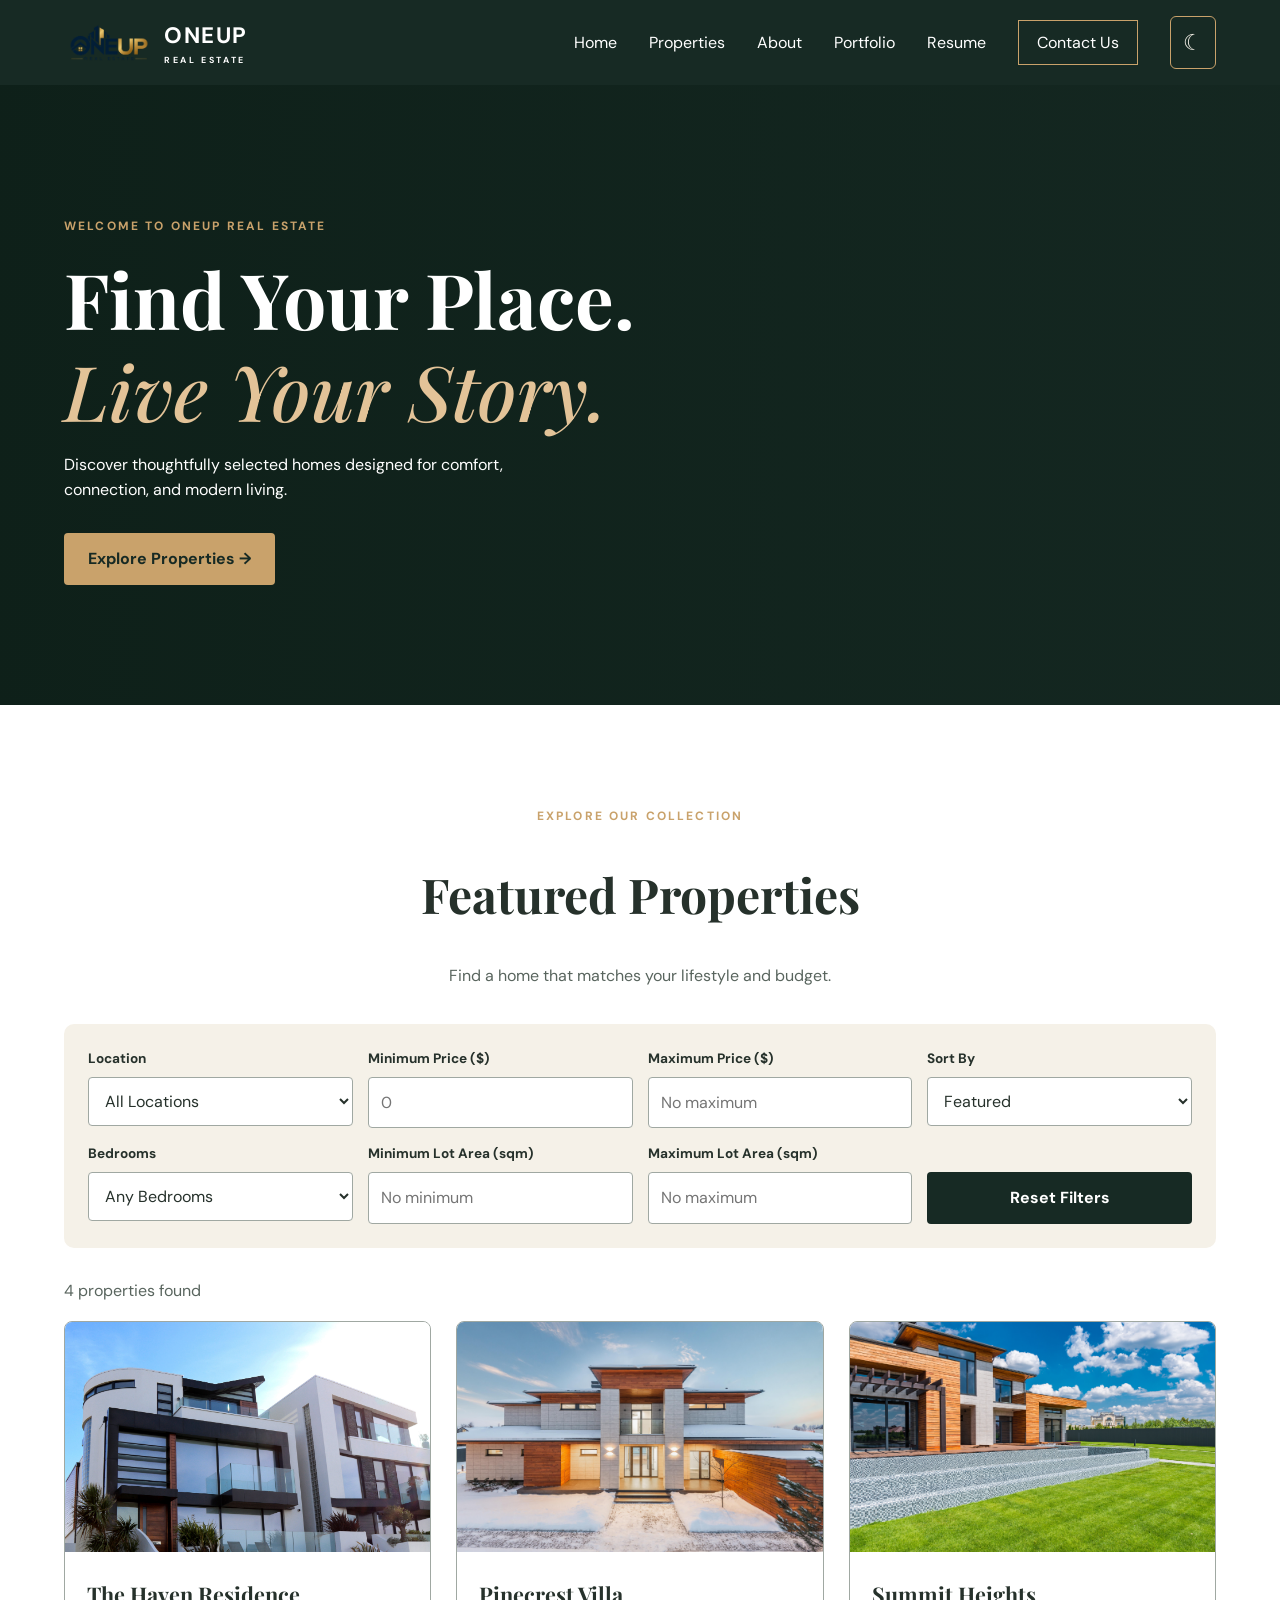
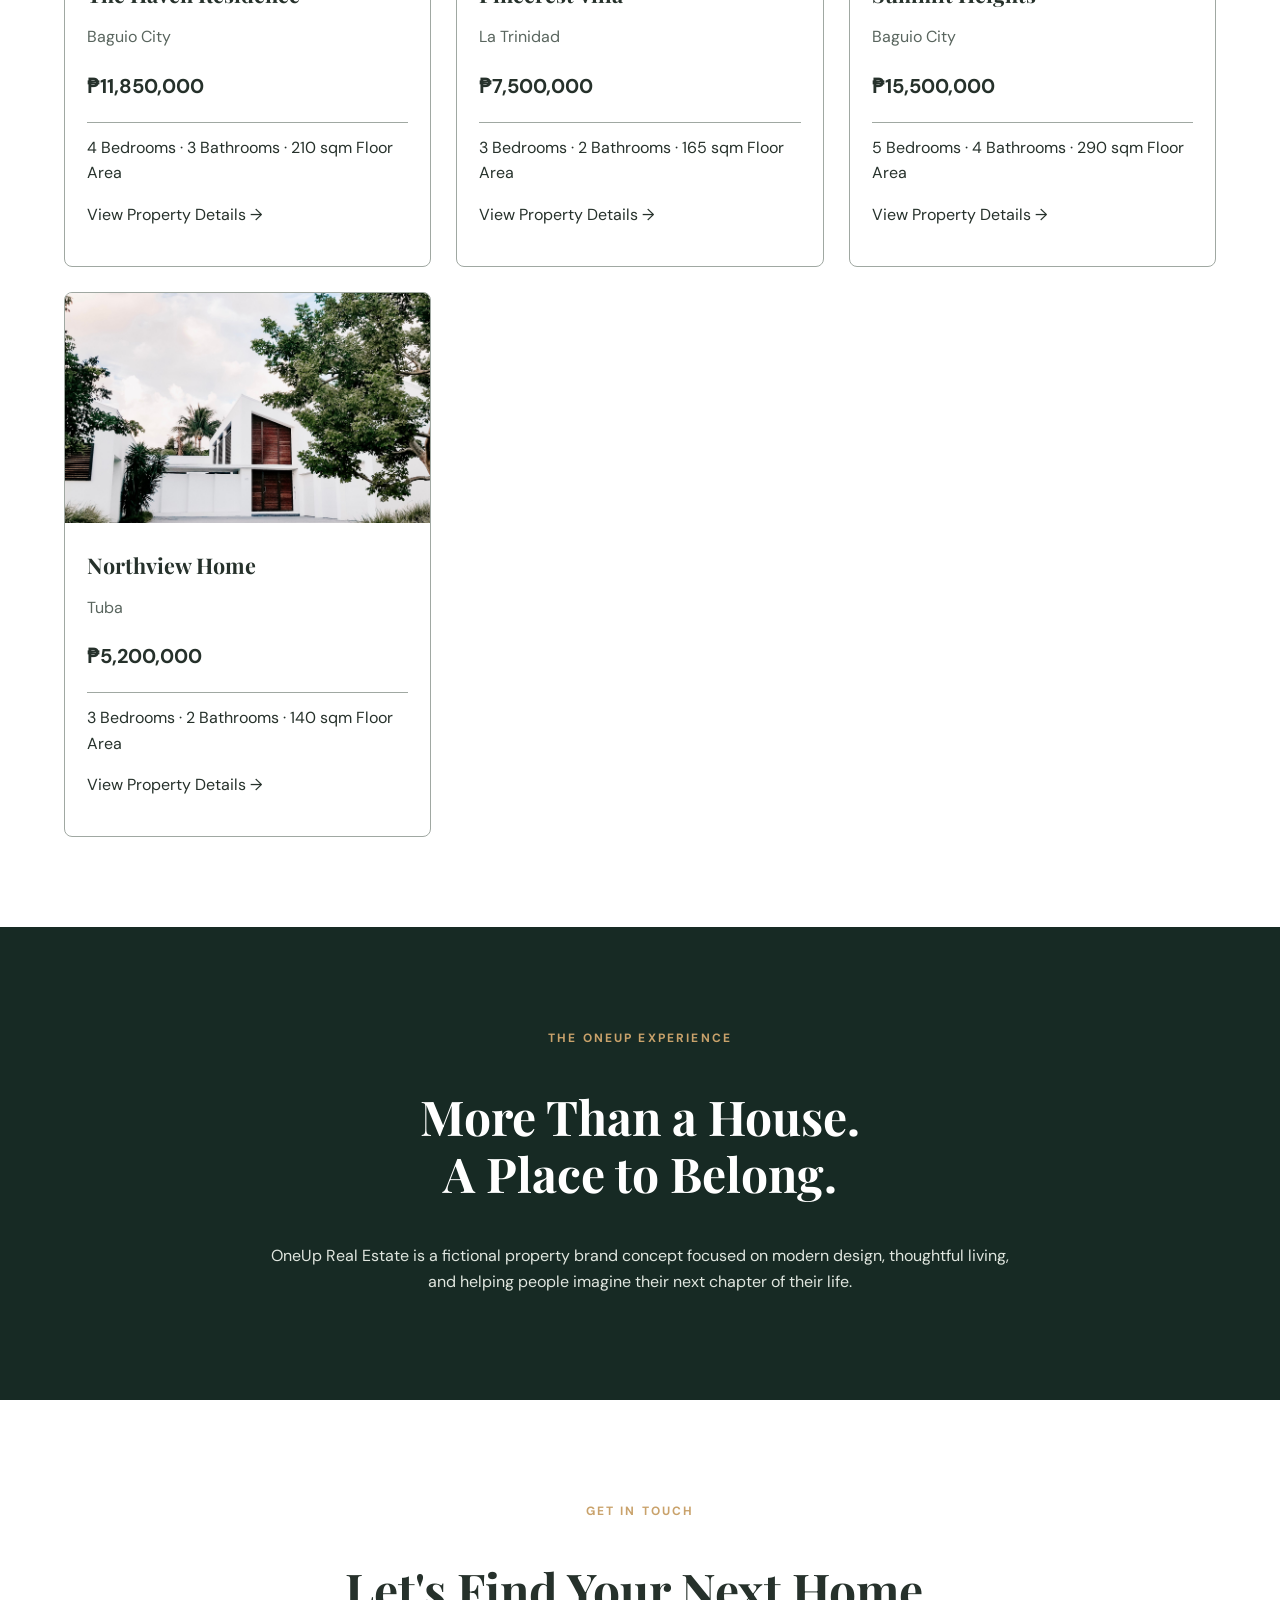
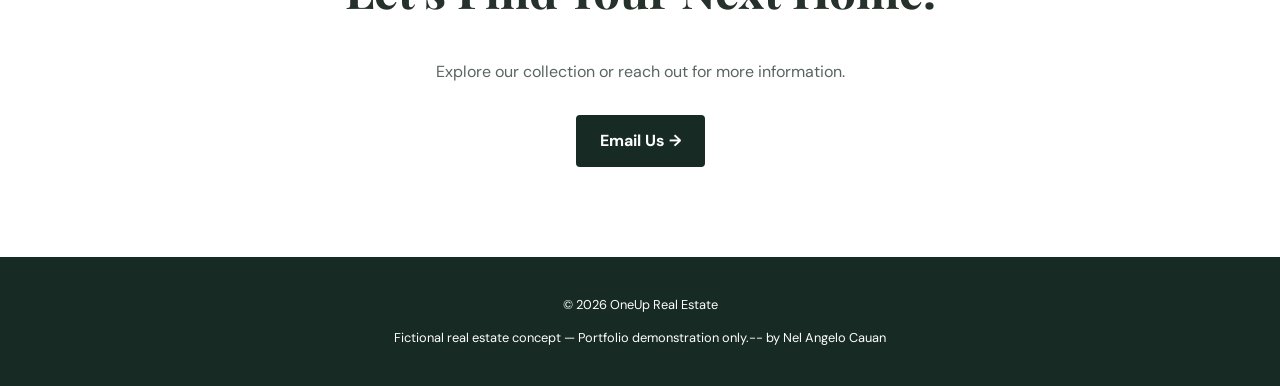
==== commit c89af7b3: "Add files via upload" ====
--- a/index.html
+++ b/index.html
@@ -37,6 +37,9 @@
         <a href="#home">Home</a>
         <a href="#properties">Properties</a>
         <a href="#about">About</a>
+        <a href="portfolio.html">Portfolio</a>
+        <a href="NEL%20ANGELO%20RESUME.pdf" data-preview-src="NEL%20ANGELO%20RESUME.pdf"
+          data-preview-type="pdf" data-preview-title="Resume">Resume</a>
         <a href="#contact" class="nav-contact">Contact Us</a>
         <button
             id="theme-toggle"
@@ -199,6 +202,17 @@
   </div>
 </dialog>
 
+<dialog id="portfolio-preview" class="portfolio-preview-modal"
+  aria-labelledby="portfolio-preview-title">
+  <div class="portfolio-preview-content">
+    <button id="close-portfolio-preview" class="close-modal" type="button"
+      aria-label="Close preview">×</button>
+    <h2 id="portfolio-preview-title" class="visually-hidden"></h2>
+    <img id="portfolio-preview-image" alt="" hidden>
+    <iframe id="portfolio-preview-pdf" title="Resume preview" hidden></iframe>
+  </div>
+</dialog>
+
 
 
   <footer class="footer">
--- a/css/style.css
+++ b/css/style.css
@@ -203,9 +203,50 @@
   font-size: .8rem;
 }
 
+.portfolio-page { padding-block: 72px 90px; }
+
+.portfolio-heading {
+  margin-bottom: 36px;
+  text-align: center;
+}
+
+.portfolio-heading h1 {
+  margin: 8px 0;
+  font-size: clamp(2.4rem, 5vw, 4rem);
+}
+
+.portfolio-heading > p:last-child { color: var(--muted); }
+
+.portfolio-gallery {
+  display: grid;
+  grid-template-columns: repeat(3, minmax(0, 1fr));
+  gap: 24px;
+}
+
+.portfolio-work-card {
+  overflow: hidden;
+  border: 1px solid #e1e1dc;
+  border-radius: 8px;
+  background: white;
+}
+
+.portfolio-work-card img {
+  width: 100%;
+  aspect-ratio: 4 / 3;
+  object-fit: contain;
+  background: var(--ivory);
+}
+
+.portfolio-work-card h2 {
+  margin: 0;
+  padding: 16px 20px;
+  font-family: 'DM Sans', sans-serif;
+  font-size: 1rem;
+}
+
 /* Tablets */
 @media (max-width: 1023px) {
-  .property-grid { grid-template-columns: repeat(2, 1fr); }
+  .property-grid, .portfolio-gallery { grid-template-columns: repeat(2, 1fr); }
   .filter-panel { grid-template-columns: repeat(2, 1fr); }
 }
 
@@ -213,7 +254,7 @@
 @media (max-width: 767px) {
   .section { padding: 60px 0; }
   .hero { min-height: 500px; }
-  .property-grid, .filter-panel { grid-template-columns: 1fr; }
+  .property-grid, .filter-panel, .portfolio-gallery { grid-template-columns: 1fr; }
 
   .menu-toggle {
     display: block;
@@ -320,6 +361,72 @@
   cursor: pointer;
 }
 
+.portfolio-preview-modal {
+  width: min(1200px, 96vw);
+  height: min(94vh, 1000px);
+  max-width: 96vw;
+  max-height: 94vh;
+  padding: 0;
+  border: 0;
+  border-radius: 12px;
+  overflow: hidden;
+  color: var(--text);
+  background: white;
+  box-shadow: 0 20px 70px rgba(0, 0, 0, .3);
+}
+
+.portfolio-preview-modal::backdrop {
+  background: rgba(10, 24, 19, .78);
+}
+
+.portfolio-preview-content {
+  position: relative;
+  width: 100%;
+  height: 100%;
+  min-width: 0;
+  min-height: 0;
+  overflow: hidden;
+  background: #172a24;
+}
+
+.portfolio-preview-content > img {
+  position: absolute;
+  inset: 0;
+  width: 100%;
+  height: 100%;
+  max-width: none;
+  max-height: none;
+  padding: 24px;
+  object-fit: contain;
+}
+
+.portfolio-preview-content > [hidden] {
+  display: none;
+}
+
+.portfolio-preview-content > iframe {
+  position: absolute;
+  inset: 0;
+  width: 100%;
+  height: 100%;
+  max-width: none;
+  max-height: none;
+  border: 0;
+  background: white;
+}
+
+.visually-hidden {
+  position: absolute;
+  width: 1px;
+  height: 1px;
+  padding: 0;
+  margin: -1px;
+  overflow: hidden;
+  clip: rect(0, 0, 0, 0);
+  white-space: nowrap;
+  border: 0;
+}
+
 @media (max-width: 767px) {
   .modal-content > img {
     height: 230px;
@@ -327,6 +434,13 @@
 
   .modal-details {
     padding: 22px;
+  }
+
+  .portfolio-preview-modal {
+    width: 98vw;
+    height: 94vh;
+    max-width: 98vw;
+    max-height: 94vh;
   }
 }
 
